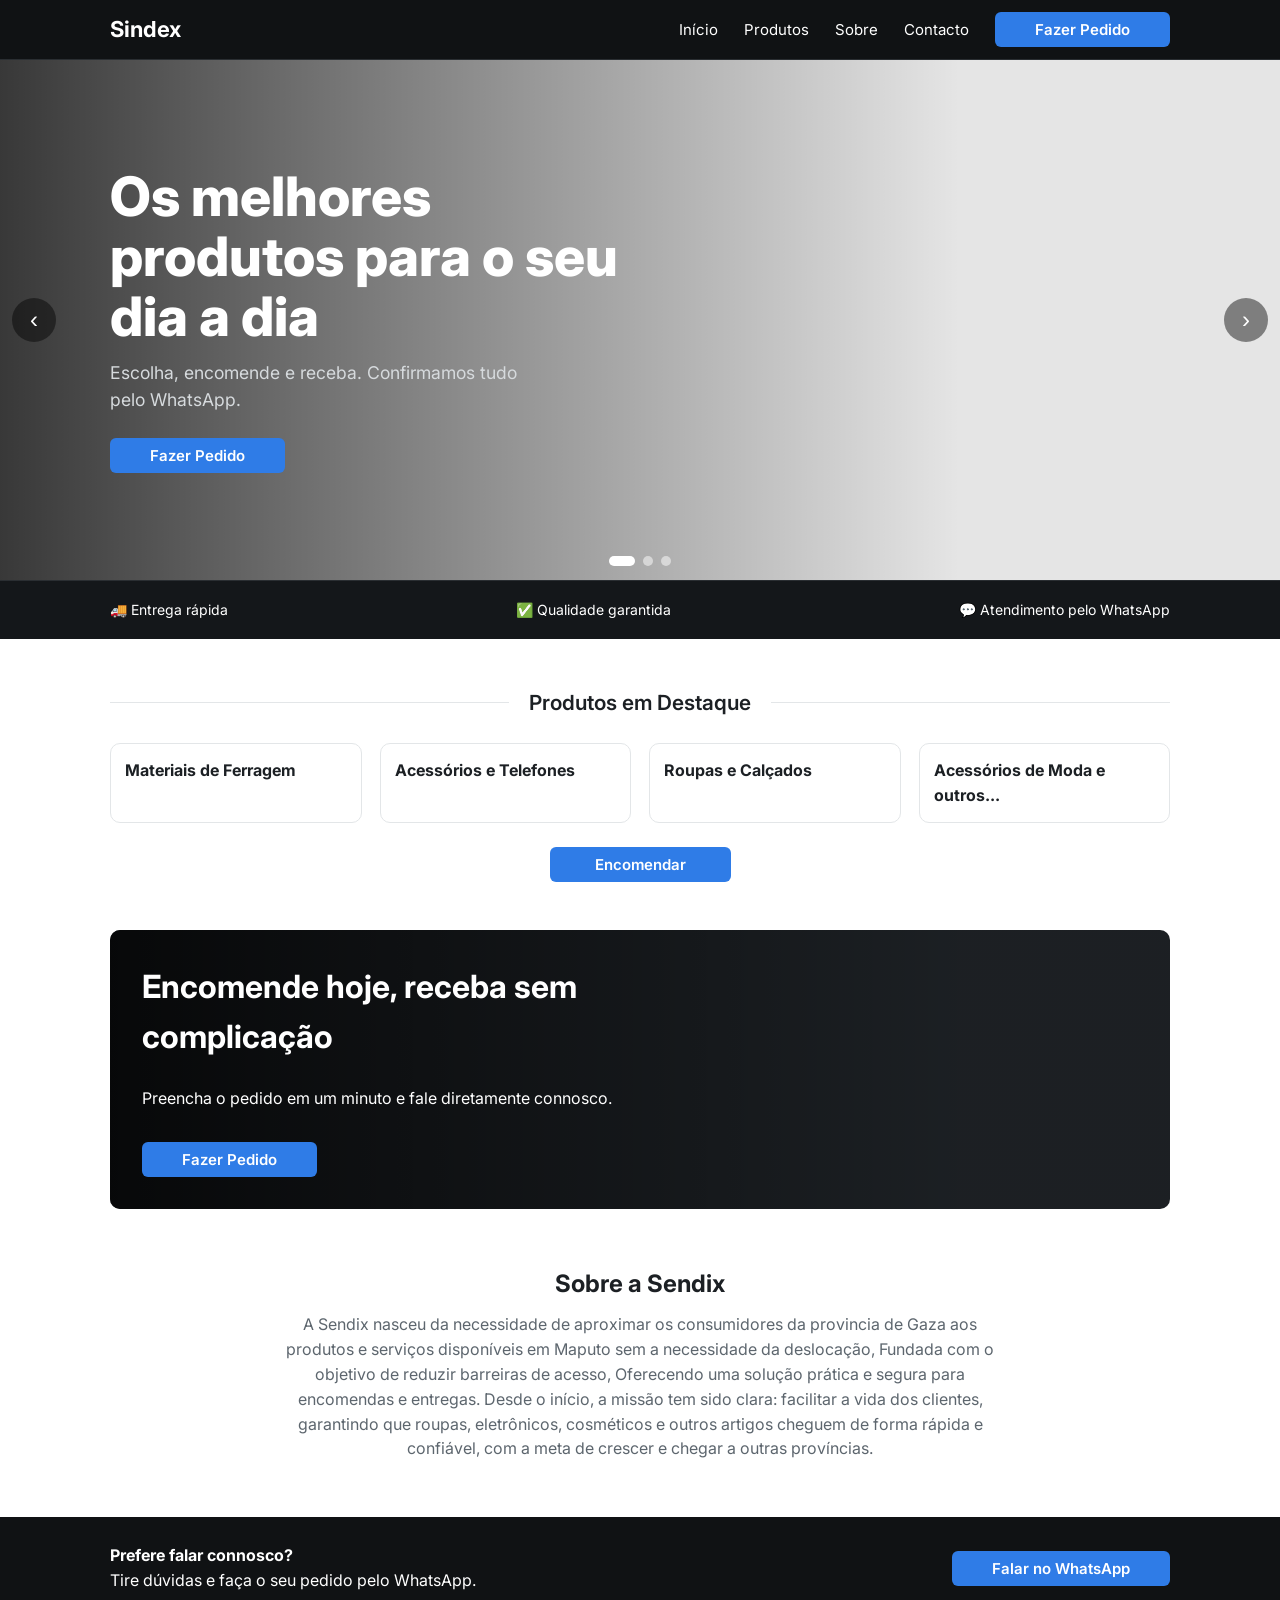
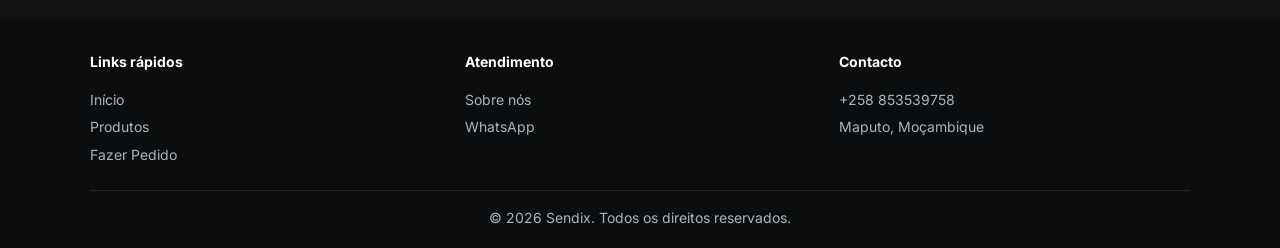
==== index.html @ 1a1f9682 "Add files via upload" ====
<!DOCTYPE html>
<html lang="pt">
<head>
<meta charset="utf-8">
<meta name="viewport" content="width=device-width, initial-scale=1">
<title>Sua Empresa | Encomendas</title>
<link href="https://fonts.googleapis.com/css2?family=Inter:wght@400;600;700;800&display=swap" rel="stylesheet">
<link rel="stylesheet" href="style.css">
</head>
<body>

<!-- ============ TOPO ============ -->
<header class="topo">
  <div class="in">
    <a class="logo" href="index.html">Sindex</a>
    <button class="menu-btn" aria-label="Abrir menu" aria-expanded="false">☰</button>
    <nav id="menu" aria-label="Principal">
      <ul>
        <li><a href="index.html">Início</a></li>
        <li><a href="#produtos">Produtos</a></li>
        <li><a href="#sobre">Sobre</a></li>
        <li><a href="#contacto">Contacto</a></li>
        <li><a class="btn" href="pedido.html">Fazer Pedido</a></li>
      </ul>
    </nav>
  </div>
</header>

<!-- ============ DESTAQUE (CARROSSEL) ============ -->
<!-- Troque as imagens: images/hero1.jpg, hero2.jpg, hero3.jpg -->
<section class="hero" data-carousel data-tempo="5500" aria-label="Destaques">
  <div class="item ativo" style="background-image:url(images/hero1.jpg)">
    <div class="hero-txt">
      <h1>Os melhores produtos para o seu dia a dia</h1>
      <p>Escolha, encomende e receba. Confirmamos tudo pelo WhatsApp.</p>
      <a class="btn" href="pedido.html">Fazer Pedido</a>
    </div>
  </div>
  <div class="item" style="background-image:url(images/hero2.jpg)">
    <div class="hero-txt">
      <h1>Novidades chegaram</h1>
      <p>Veja os produtos mais recentes da nossa coleção.</p>
      <a class="btn" href="#produtos">Ver produtos</a>
    </div>
  </div>
  <div class="item" style="background-image:url(images/hero3.jpg)">
    <div class="hero-txt">
      <h1>Encomendas sob medida</h1>
      <p>Diga-nos o que precisa e preparamos para si.</p>
      <a class="btn" href="pedido.html">Fazer Pedido</a>
    </div>
  </div>
  <button class="seta seta-e" aria-label="Anterior">‹</button>
  <button class="seta seta-d" aria-label="Seguinte">›</button>
  <div class="pontos"></div>
</section>

<!-- ============ FAIXA DE VANTAGENS ============ -->
<div class="faixa">
  <div class="in">
    <span>🚚 Entrega rápida</span>
    <span>✅ Qualidade garantida</span>
    <span>💬 Atendimento pelo WhatsApp</span>
  </div>
</div>

<!-- ============ PRODUTOS EM DESTAQUE ============ -->
<!-- Troque as imagens: images/produto1.jpg ... produto4.jpg -->
<h2 class="titulo" id="produtos">Produtos em Destaque</h2>
<div class="grade">
  <article class="card">
    <!-- <span class="selo">Novo</span> -->
    <img src="imagens/ferragem.jpg" alt="">
    <div class="info">
      <h3>Materiais de Ferragem</h3>
     
    </div>
  </article>
  <article class="card">
   <img src="imagens/Acessorios.jpg" alt="">
    <div class="info">
      <h3>Acessórios e Telefones</h3>
     
    </div>
  </article>
  <article class="card">
    <img src="imagens/Roupa.jpg" alt="">
    <div class="info">
      <h3>Roupas e Calçados</h3>
     
    </div>
  </article>
  <article class="card">
    <!-- <span class="selo promo">Promoção</span> -->
    <img src="imagens/Moda.jpg" alt="">
    <div class="info">
      <h3>Acessórios de Moda e outros...</h3>
    </div>
  </article>
</div>
<br>
  <a class="btn_encomendar" href="pedido.html">Encomendar</a>
<!-- ============ BANNER ============ -->
<!-- Imagem: images/banner.jpg -->
<section class="banner">
  <div class="banner-in" style="background-image:url(images/banner.jpg)">
    <h2>Encomende hoje, receba sem complicação</h2>
    <p>Preencha o pedido em um minuto e fale diretamente connosco.</p>
    <a class="btn" href="pedido.html">Fazer Pedido</a>
  </div>
</section>

<!-- ============ DUAS CATEGORIAS ============ -->
<!-- Imagens: images/cat1.jpg e images/cat2.jpg -->
<!-- <div class="duas">
  <a class="cat" href="pedido.html?produto=Novidades" style="background-image:url(images/cat1.jpg)">
    <h3>Novidades</h3> 
  </a>
  <a class="cat" href="pedido.html?produto=Mais%20vendidos" style="background-image:url(images/cat2.jpg)">
    <h3>Mais Vendidos</h3>
  </a>
</div> -->

<!-- ============ SOBRE ============ -->
<section class="sobre" id="sobre">
  <h2>Sobre a Sendix</h2>
  <p>A Sendix nasceu da necessidade de aproximar os consumidores da provincia de Gaza aos produtos e serviços disponíveis em Maputo sem a necessidade da deslocação, Fundada com o objetivo de reduzir barreiras de acesso, Oferecendo uma solução prática e segura para encomendas e entregas. Desde o início, a missão tem sido clara: facilitar a vida dos clientes, garantindo que roupas, eletrônicos, cosméticos e outros artigos cheguem de forma rápida e confiável, com a meta de crescer e chegar a outras províncias.</p>
</section>

<!-- ============ CHAMADA WHATSAPP ============ -->
<section class="zap">
  <div class="in">
    <div><strong>Prefere falar connosco?</strong><br>Tire dúvidas e faça o seu pedido pelo WhatsApp.</div>
    <a class="btn" data-zap target="_blank" rel="noopener">Falar no WhatsApp</a>
  </div>
</section>

<!-- ============ RODAPÉ ============ -->
<footer class="rodape" id="contacto">
  <div class="in">
    <div>
      <h4>Links rápidos</h4>
      <a href="index.html">Início</a>
      <a href="#produtos">Produtos</a>
      <a href="pedido.html">Fazer Pedido</a>
    </div>
    <div>
      <h4>Atendimento</h4>
      <a href="#sobre">Sobre nós</a>
      <a data-zap target="_blank" rel="noopener">WhatsApp</a>
    </div>
    <div>
      <h4>Contacto</h4>
      <span>+258 853539758</span>
      <span>Maputo, Moçambique</span>
    </div>
  </div>
  <p class="copy">© 2026 Sendix. Todos os direitos reservados.</p>
</footer>

<script src="main.js"></script>
</body>
</html>
---- style.css ----
/* ===== CORES (altere aqui) ===== */
:root{
  --verde:#2f7ce7;
   --verde-esc:#023e92;
  --preto:#101214; 
  --texto:#1c2024; 
  --muted:#5d666e; 
  --linha:#e3e6e8; 
  --promo:#d6372b;
}
*,*::before,*::after{box-sizing:border-box}
body{
    margin:0;font:400 16px/1.55 Inter,system-ui,sans-serif;color:var(--texto);
    background:#fff}
h1,h2,h3,h4{margin:0}
a{color:inherit
}
:focus-visible{
    outline:3px solid #f2b134;
    outline-offset:2px}

/* ===== BOTÃO ===== */
.btn{
    display: inline-block;
    background:var(--verde);
    color:#fff;
    border:0;
    padding:8px 40px;
    border-radius:6px;
    font:600 15px Inter,sans-serif;
    text-decoration:none;
    text-align:center;
    cursor:pointer}

.btn:hover{
    background:var(--verde-esc)
}
.btn_encomendar{
     display:block;
    width: fit-content;
    margin: 0 auto;
    background:var(--verde);
    color:#fff;
    border:0;
    padding:8px 45px;
    border-radius:6px;
    font:600 15px Inter,sans-serif;
    text-decoration:none;
    text-align:center;
    cursor:pointer
}
.btn_encomendar:hover{
    background:var(--verde-esc)
}
/* ===== TOPO ===== */
.topo{background:var(--preto);
    color:#fff;
    position:sticky;
    top:0;z-index:30;
    border-bottom:1px solid #2a2e32
}
.topo .in{max-width:1100px;
    margin:auto;
    display:flex;
    align-items:center;
    justify-content:space-between;
    padding:12px 20px;
    gap:16px}
    
.logo{
    display:flex;
    align-items:center;
    gap:10px;
    font-weight:700;
    font-size:22px;
    color:#fff;
    text-decoration:none}

.logo i{
    width:28px;
    height:28px;
    background:var(--verde);
    border-radius:6px}

.topo nav ul{
    list-style:none;
    display:flex;
    align-items:center;
    gap:26px;
    margin:0;
    padding:0}

.topo nav a:not(.btn){
    color:#fff;
    text-decoration:none;
    font-size:15px
}
.topo nav a:not(.btn):hover{
    color:#7bd67b}

.menu-btn{
    display:none;
    background:none;
    border:0;color:#fff;
    font-size:26px;
    cursor:pointer
}

@media(max-width:760px){
  .menu-btn{display:block}
  .topo nav{display:none;
    position:absolute;
    top:100%;
    left:0;
    right:0;
    background:var(--preto);
    padding:12px 20px 22px}
  .topo nav.aberto{display:block}
  .topo nav ul{flex-direction:column;align-items:flex-start;gap:16px}
}

/* ===== CARROSSEL / DESTAQUE ===== */
.hero{
    position:relative;
    height:clamp(380px,56vw,520px);
    background:url(imagens/Fundo.png);
    overflow:hidden;
    color:#fff}
.hero .item{position:absolute;inset:0;
   
    opacity:0;
    visibility:hidden;
    transition:opacity .8s;display:flex;
    align-items:center}
.hero .item.ativo{opacity:1;
    visibility:visible;
    z-index:1}
.hero .item::before{
    content:"";
    position:absolute;
    inset:0;
    background:linear-gradient(90deg,rgba(0,0,0,.78),rgba(0,0,0,.1) 75%)}

.hero-txt{position:relative;
    max-width:1100px;
    margin:auto;
    padding:0 20px;width:100%}

.hero-txt h1{
    font-size:clamp(2rem,5.5vw,3.4rem);
    max-width:520px;
    line-height:1.1;
    font-weight:800;
    margin-bottom:12px}

.hero-txt p{max-width:420px;
    margin:0 0 24px;
    color:#d6dadd;
    font-size:1.1rem}

.seta{position:absolute;
    top:50%;
    transform:translateY(-50%);
    z-index:3;
    width:44px;
    height:44px;
    border-radius:50%;
    border:0;
    background:rgba(0,0,0,.45);
    color:#fff;
    font-size:24px;
    cursor:pointer}

.seta-e{left:12px}
.seta-d{right:12px}
.pontos{
    position:absolute;
    bottom:14px;
    left:0;right:0;
    z-index:3;
    display:flex;
    justify-content:center;
    gap:8px}
.pontos button{
    width:10px;
    height:10px;
    padding:0;
    border:0;
    border-radius:99px;
    background:rgba(255,255,255,.5);
    cursor:pointer}
.pontos button[aria-current="true"]{
    background:#fff;
    width:26px}

@media(prefers-reduced-motion:reduce){
    .hero 
    .item{transition:none}}

/* ===== FAIXA DE VANTAGENS ===== */
.faixa{background:#14171a;color:#fff;border-top:1px solid #2a2e32}
.faixa .in{max-width:1100px;margin:auto;display:flex;justify-content:space-between;gap:12px 24px;flex-wrap:wrap;padding:18px 20px;font-size:14px}

/* ===== TÍTULO DE SECÇÃO ===== */
.titulo{max-width:1100px;margin:48px auto 24px;padding:0 20px;font-size:1.3rem;font-weight:600;display:flex;align-items:center;gap:20px;justify-content:center}
.titulo::before,.titulo::after{content:"";flex:1;height:1px;background:var(--linha)}

/* ===== PRODUTOS ===== */
.grade{max-width:1100px;margin:auto;padding:0 20px;display:grid;grid-template-columns:repeat(4,1fr);gap:18px}
@media(max-width:900px){.grade{grid-template-columns:repeat(2,1fr)}}
.card{position:relative;display:flex;flex-direction:column;border:1px solid var(--linha);border-radius:10px;overflow:hidden;background:#fff}
.thumb{aspect-ratio:1;background:#eceef0 center/cover no-repeat}
.selo{position:absolute;top:10px;right:10px;z-index:1;background:var(--verde);color:#fff;font-size:12px;font-weight:600;padding:3px 10px;border-radius:4px}
.selo.promo{background:var(--promo)}
.card .info{padding:14px;display:flex;flex-direction:column;gap:6px;flex:1}
.card h3{font-size:1rem}
.preco{font-weight:700}
.preco.promo{color:var(--promo)}
.preco s{color:var(--muted);font-weight:400;margin-left:6px}
.card .btn{margin-top:auto}

/* ===== BANNER ===== */
.banner{max-width:1100px;margin:48px auto;padding:0 20px}
.banner-in{position:relative;border-radius:10px;min-height:210px;background:#1d2125 center/cover no-repeat;color:#fff;display:flex;flex-direction:column;align-items:flex-start;justify-content:center;gap:8px;padding:32px;overflow:hidden}
.banner-in::before{content:"";position:absolute;inset:0;background:linear-gradient(90deg,rgba(0,0,0,.75),rgba(0,0,0,.05) 80%)}
.banner-in>*{position:relative}
.banner-in h2{font-size:clamp(1.4rem,4vw,2rem);max-width:460px}
.banner-in .btn{margin-top:8px}


/* ===== CATEGORIAS ===== */
.duas{max-width:1100px;margin:auto;padding:0 20px;display:grid;grid-template-columns:1fr 1fr;gap:18px}
@media(max-width:600px){.duas{grid-template-columns:1fr}}
.cat{min-height:230px;border-radius:10px;background:#d9dde0 center/cover no-repeat;display:flex;flex-direction:column;align-items:center;justify-content:space-between;padding:18px;text-decoration:none;border:1px solid var(--linha)}
.cat h3{font-size:1.2rem;font-weight:600}

/* ===== SOBRE ===== */
.sobre{max-width:760px;margin:56px auto 0;padding:0 20px;text-align:center}
.sobre h2{margin-bottom:10px}
.sobre p{color:var(--muted);margin:0}

/* ===== CHAMADA WHATSAPP ===== */
.zap{background:var(--preto);color:#fff;margin-top:56px}
.zap .in{max-width:1100px;margin:auto;padding:26px 20px;display:flex;justify-content:space-between;align-items:center;gap:16px;flex-wrap:wrap}

/* ===== RODAPÉ ===== */
.rodape{background:#0b0d0e;color:#aeb5ba;font-size:14px;padding:32px 20px 20px}
.rodape .in{max-width:1100px;margin:auto;display:grid;grid-template-columns:repeat(auto-fit,minmax(180px,1fr));gap:24px}
.rodape h4{color:#fff;margin-bottom:10px;font-size:14px}
.rodape .in>div{display:flex;flex-direction:column;gap:6px}
.rodape a{text-decoration:none;cursor:pointer}
.rodape a:hover{color:#fff}
.copy{max-width:1100px;margin:24px auto 0;padding-top:16px;border-top:1px solid #23272a;text-align:center}

/* ===== FORMULÁRIO ===== */
.form-pag{max-width:560px;margin:48px auto 64px;padding:0 20px}
.form-pag h1{font-size:clamp(2rem,6vw,2.6rem);font-weight:800;margin-bottom:6px}
.sub{color:var(--muted);margin:0 0 20px}
label{display:block;font-weight:600;margin:18px 0 6px}
input,select,textarea{width:100%;font:inherit;color:var(--texto);background:#fff;border:1px solid #c9d0d5;border-radius:8px;padding:12px 14px}
textarea{min-height:110px;resize:vertical}
.linha{display:grid;grid-template-columns:1fr 1fr;gap:14px}
@media(max-width:520px){.linha{grid-template-columns:1fr}}
.err{display:none;color:var(--promo);font-size:.9rem;margin-top:4px}
.invalido{border-color:var(--promo)}
.invalido+.err{display:block}
.zap-btn{width:100%;margin-top:28px;padding:14px;font-size:17px;background:#25a244}
.zap-btn:hover{background:#1e8a39}
.nota{font-size:.9rem;color:var(--muted);margin-top:12px}
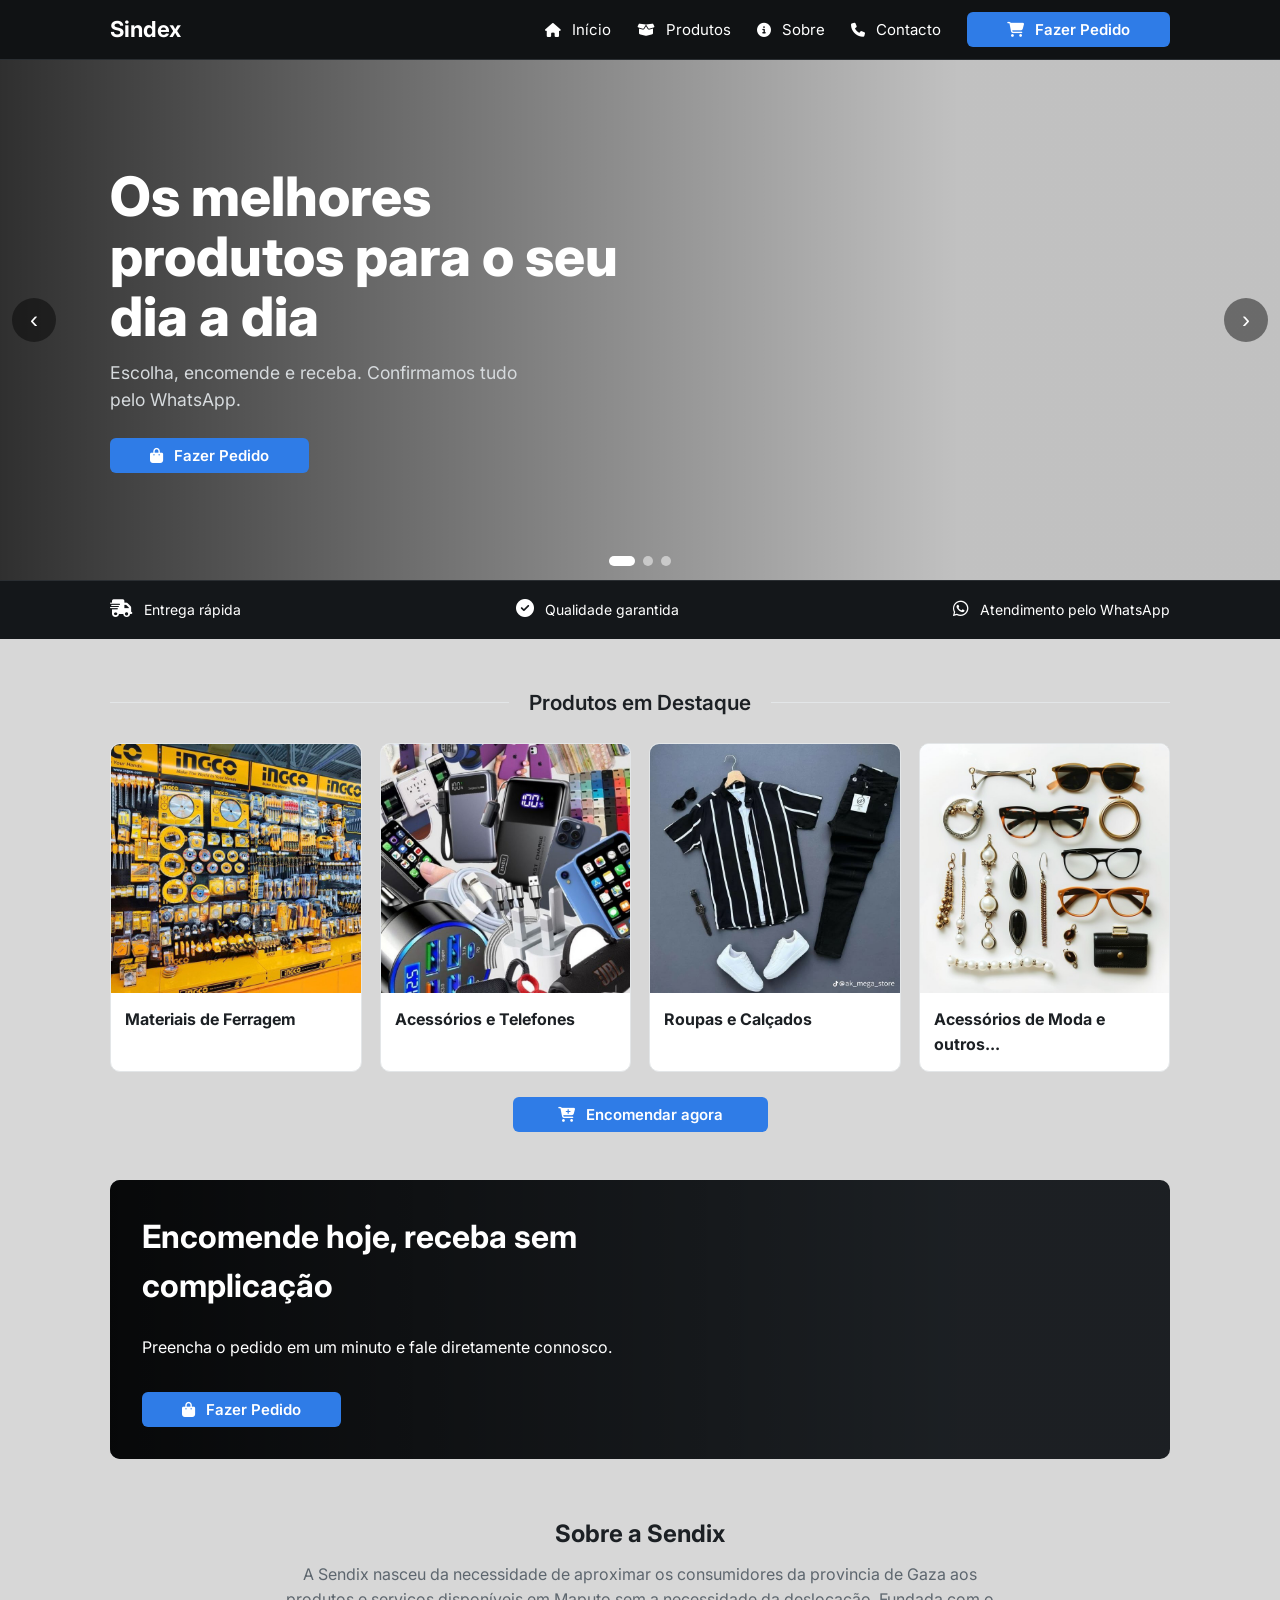
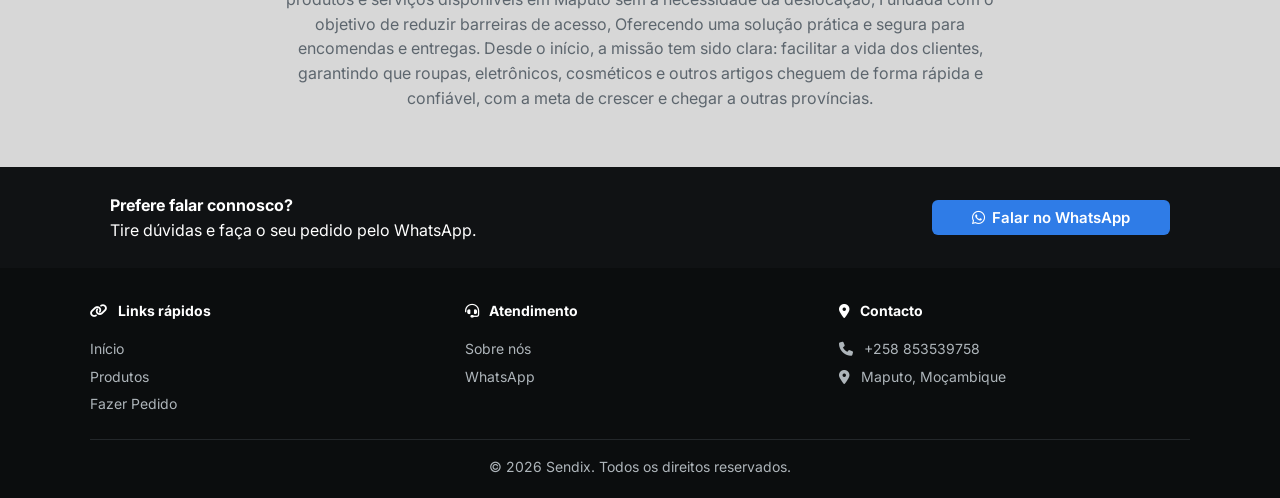
==== commit 6c8df85c: "Atualização" ====
--- a/index.html
+++ b/index.html
@@ -3,8 +3,11 @@
 <head>
 <meta charset="utf-8">
 <meta name="viewport" content="width=device-width, initial-scale=1">
-<title>Sua Empresa | Encomendas</title>
+<title>Sua loja virtual | Encomendas</title>
 <link href="https://fonts.googleapis.com/css2?family=Inter:wght@400;600;700;800&display=swap" rel="stylesheet">
+
+<link rel="stylesheet" href="https://cdnjs.cloudflare.com/ajax/libs/font-awesome/6.7.2/css/all.min.css">
+
 <link rel="stylesheet" href="style.css">
 </head>
 <body>
@@ -13,15 +16,46 @@
 <header class="topo">
   <div class="in">
     <a class="logo" href="index.html">Sindex</a>
-    <button class="menu-btn" aria-label="Abrir menu" aria-expanded="false">☰</button>
-    <nav id="menu" aria-label="Principal">
-      <ul>
-        <li><a href="index.html">Início</a></li>
-        <li><a href="#produtos">Produtos</a></li>
-        <li><a href="#sobre">Sobre</a></li>
-        <li><a href="#contacto">Contacto</a></li>
-        <li><a class="btn" href="pedido.html">Fazer Pedido</a></li>
-      </ul>
+   
+<button class="menu-btn" aria-label="Abrir menu" aria-expanded="false">
+  <i class="fa-solid fa-bars" aria-hidden="true"></i>
+</button>
+
+<nav id="menu" aria-label="Principal">
+  <ul>
+    <li>
+      <a href="index.html">
+        <i class="fa-solid fa-house" aria-hidden="true"></i>
+        Início
+      </a>
+    </li>
+    <li>
+      <a href="#produtos">
+        <i class="fa-solid fa-box-open" aria-hidden="true"></i>
+        Produtos
+      </a>
+    </li>
+    <li>
+      <a href="#sobre">
+        <i class="fa-solid fa-circle-info" aria-hidden="true"></i>
+        Sobre
+      </a>
+    </li>
+    <li>
+      <a href="#contacto">
+        <i class="fa-solid fa-phone" aria-hidden="true"></i>
+        Contacto
+      </a>
+    </li>
+    <li>
+      <a class="btn" href="pedido.html">
+        <i class="fa-solid fa-cart-shopping" aria-hidden="true"></i>
+        Fazer Pedido
+      </a>
+    </li>
+  </ul>
+</nav>
+
     </nav>
   </div>
 </header>
@@ -33,21 +67,30 @@
     <div class="hero-txt">
       <h1>Os melhores produtos para o seu dia a dia</h1>
       <p>Escolha, encomende e receba. Confirmamos tudo pelo WhatsApp.</p>
-      <a class="btn" href="pedido.html">Fazer Pedido</a>
+      <a class="btn" href="pedido.html">
+  <i class="fa-solid fa-bag-shopping" aria-hidden="true"></i>
+  Fazer Pedido
+</a>
     </div>
   </div>
   <div class="item" style="background-image:url(images/hero2.jpg)">
     <div class="hero-txt">
       <h1>Novidades chegaram</h1>
       <p>Veja os produtos mais recentes da nossa coleção.</p>
-      <a class="btn" href="#produtos">Ver produtos</a>
+      <a class="btn" href="#produtos">
+  <i class="fa-solid fa-arrow-right" aria-hidden="true"></i>
+  Ver produtos
+</a>
     </div>
   </div>
   <div class="item" style="background-image:url(images/hero3.jpg)">
     <div class="hero-txt">
       <h1>Encomendas sob medida</h1>
       <p>Diga-nos o que precisa e preparamos para si.</p>
-      <a class="btn" href="pedido.html">Fazer Pedido</a>
+      <a class="btn" href="pedido.html">
+  <i class="fa-solid fa-bag-shopping" aria-hidden="true"></i>
+  Fazer Pedido
+</a>
     </div>
   </div>
   <button class="seta seta-e" aria-label="Anterior">‹</button>
@@ -56,13 +99,26 @@
 </section>
 
 <!-- ============ FAIXA DE VANTAGENS ============ -->
+
 <div class="faixa">
   <div class="in">
-    <span>🚚 Entrega rápida</span>
-    <span>✅ Qualidade garantida</span>
-    <span>💬 Atendimento pelo WhatsApp</span>
+    <span>
+      <i class="fa-solid fa-truck-fast" aria-hidden="true"></i>
+      Entrega rápida
+    </span>
+
+    <span>
+      <i class="fa-solid fa-circle-check" aria-hidden="true"></i>
+      Qualidade garantida
+    </span>
+
+    <span>
+      <i class="fa-brands fa-whatsapp" aria-hidden="true"></i>
+      Atendimento pelo WhatsApp
+    </span>
   </div>
 </div>
+
 
 <!-- ============ PRODUTOS EM DESTAQUE ============ -->
 <!-- Troque as imagens: images/produto1.jpg ... produto4.jpg -->
@@ -70,21 +126,21 @@
 <div class="grade">
   <article class="card">
     <!-- <span class="selo">Novo</span> -->
-    <img src="imagens/ferragem.jpg" alt="">
+    <img src="ferragem.jpg" alt="">
     <div class="info">
       <h3>Materiais de Ferragem</h3>
      
     </div>
   </article>
   <article class="card">
-   <img src="imagens/Acessorios.jpg" alt="">
+   <img src="Acessorios.jpg" alt="">
     <div class="info">
       <h3>Acessórios e Telefones</h3>
      
     </div>
   </article>
   <article class="card">
-    <img src="imagens/Roupa.jpg" alt="">
+    <img src="Roupa.jpg" alt="">
     <div class="info">
       <h3>Roupas e Calçados</h3>
      
@@ -92,21 +148,28 @@
   </article>
   <article class="card">
     <!-- <span class="selo promo">Promoção</span> -->
-    <img src="imagens/Moda.jpg" alt="">
+    <img src="Moda.jpg" alt="">
     <div class="info">
       <h3>Acessórios de Moda e outros...</h3>
     </div>
   </article>
 </div>
 <br>
-  <a class="btn_encomendar" href="pedido.html">Encomendar</a>
+ <a class="btn_encomendar" href="pedido.html">
+  <i class="fa-solid fa-cart-plus" aria-hidden="true"></i>
+  Encomendar agora
+</a>
 <!-- ============ BANNER ============ -->
 <!-- Imagem: images/banner.jpg -->
 <section class="banner">
-  <div class="banner-in" style="background-image:url(images/banner.jpg)">
+  <div class="banner-in" style="background-image:url(banner.jpg)">
     <h2>Encomende hoje, receba sem complicação</h2>
     <p>Preencha o pedido em um minuto e fale diretamente connosco.</p>
-    <a class="btn" href="pedido.html">Fazer Pedido</a>
+   <a class="btn" href="pedido.html">
+  <i class="fa-solid fa-bag-shopping" aria-hidden="true"></i>
+  Fazer Pedido
+</a>
+
   </div>
 </section>
 
@@ -131,7 +194,7 @@
 <section class="zap">
   <div class="in">
     <div><strong>Prefere falar connosco?</strong><br>Tire dúvidas e faça o seu pedido pelo WhatsApp.</div>
-    <a class="btn" data-zap target="_blank" rel="noopener">Falar no WhatsApp</a>
+    <a class="btn" data-zap target="_blank" rel="noopener"> <i class="fa-brands fa-whatsapp"></i>Falar no WhatsApp</a>
   </div>
 </section>
 
@@ -139,20 +202,37 @@
 <footer class="rodape" id="contacto">
   <div class="in">
     <div>
-      <h4>Links rápidos</h4>
+      
+<h4>
+  <i class="fa-solid fa-link" aria-hidden="true"></i>
+  Links rápidos
+</h4>
       <a href="index.html">Início</a>
       <a href="#produtos">Produtos</a>
       <a href="pedido.html">Fazer Pedido</a>
     </div>
     <div>
-      <h4>Atendimento</h4>
+      <h4>
+  <i class="fa-solid fa-headset" aria-hidden="true"></i>
+  Atendimento
+</h4>
       <a href="#sobre">Sobre nós</a>
       <a data-zap target="_blank" rel="noopener">WhatsApp</a>
     </div>
     <div>
-      <h4>Contacto</h4>
-      <span>+258 853539758</span>
-      <span>Maputo, Moçambique</span>
+      <h4>
+  <i class="fa-solid fa-location-dot" aria-hidden="true"></i>
+  Contacto
+</h4>
+     <span>
+  <i class="fa-solid fa-phone" aria-hidden="true"></i>
+  +258 853539758
+</span>
+
+     <span>
+  <i class="fa-solid fa-map-marker-alt" aria-hidden="true"></i>
+  Maputo, Moçambique
+</span>
     </div>
   </div>
   <p class="copy">© 2026 Sendix. Todos os direitos reservados.</p>
--- a/style.css
+++ b/style.css
@@ -11,7 +11,7 @@
 *,*::before,*::after{box-sizing:border-box}
 body{
     margin:0;font:400 16px/1.55 Inter,system-ui,sans-serif;color:var(--texto);
-    background:#fff}
+    background:#d7d7d7}
 h1,h2,h3,h4{margin:0}
 a{color:inherit
 }
@@ -81,6 +81,54 @@
     height:28px;
     background:var(--verde);
     border-radius:6px}
+
+/* Ícones do menu */
+#menu ul li a:not(.btn) i {
+    margin-right: 7px;
+    font-size: 14px;
+}
+
+/* Ícones dos botões */
+.btn i,
+.btn_encomendar i {
+    margin-right: 7px;
+}
+
+/* Efeito suave nos botões */
+.btn i,
+.btn_encomendar i {
+    transition: transform 0.2s ease;
+}
+
+.btn:hover i,
+.btn_encomendar:hover i {
+    transform: translateY(-2px);
+}
+
+/* Ícones da faixa de vantagens */
+.faixa .in span i {
+    margin-right: 7px;
+    font-size: 18px;
+}
+
+/* Ícones dos títulos dos produtos */
+.card .info h3 i {
+    margin-right: 6px;
+}
+
+/* Rodapé */
+.rodape h4 i {
+    margin-right: 7px;
+}
+
+.rodape .in > div span i {
+    margin-right: 7px;
+}
+
+/* Botão do menu mobile */
+.menu-btn i {
+    font-size: 23px;
+}
 
 .topo nav ul{
     list-style:none;
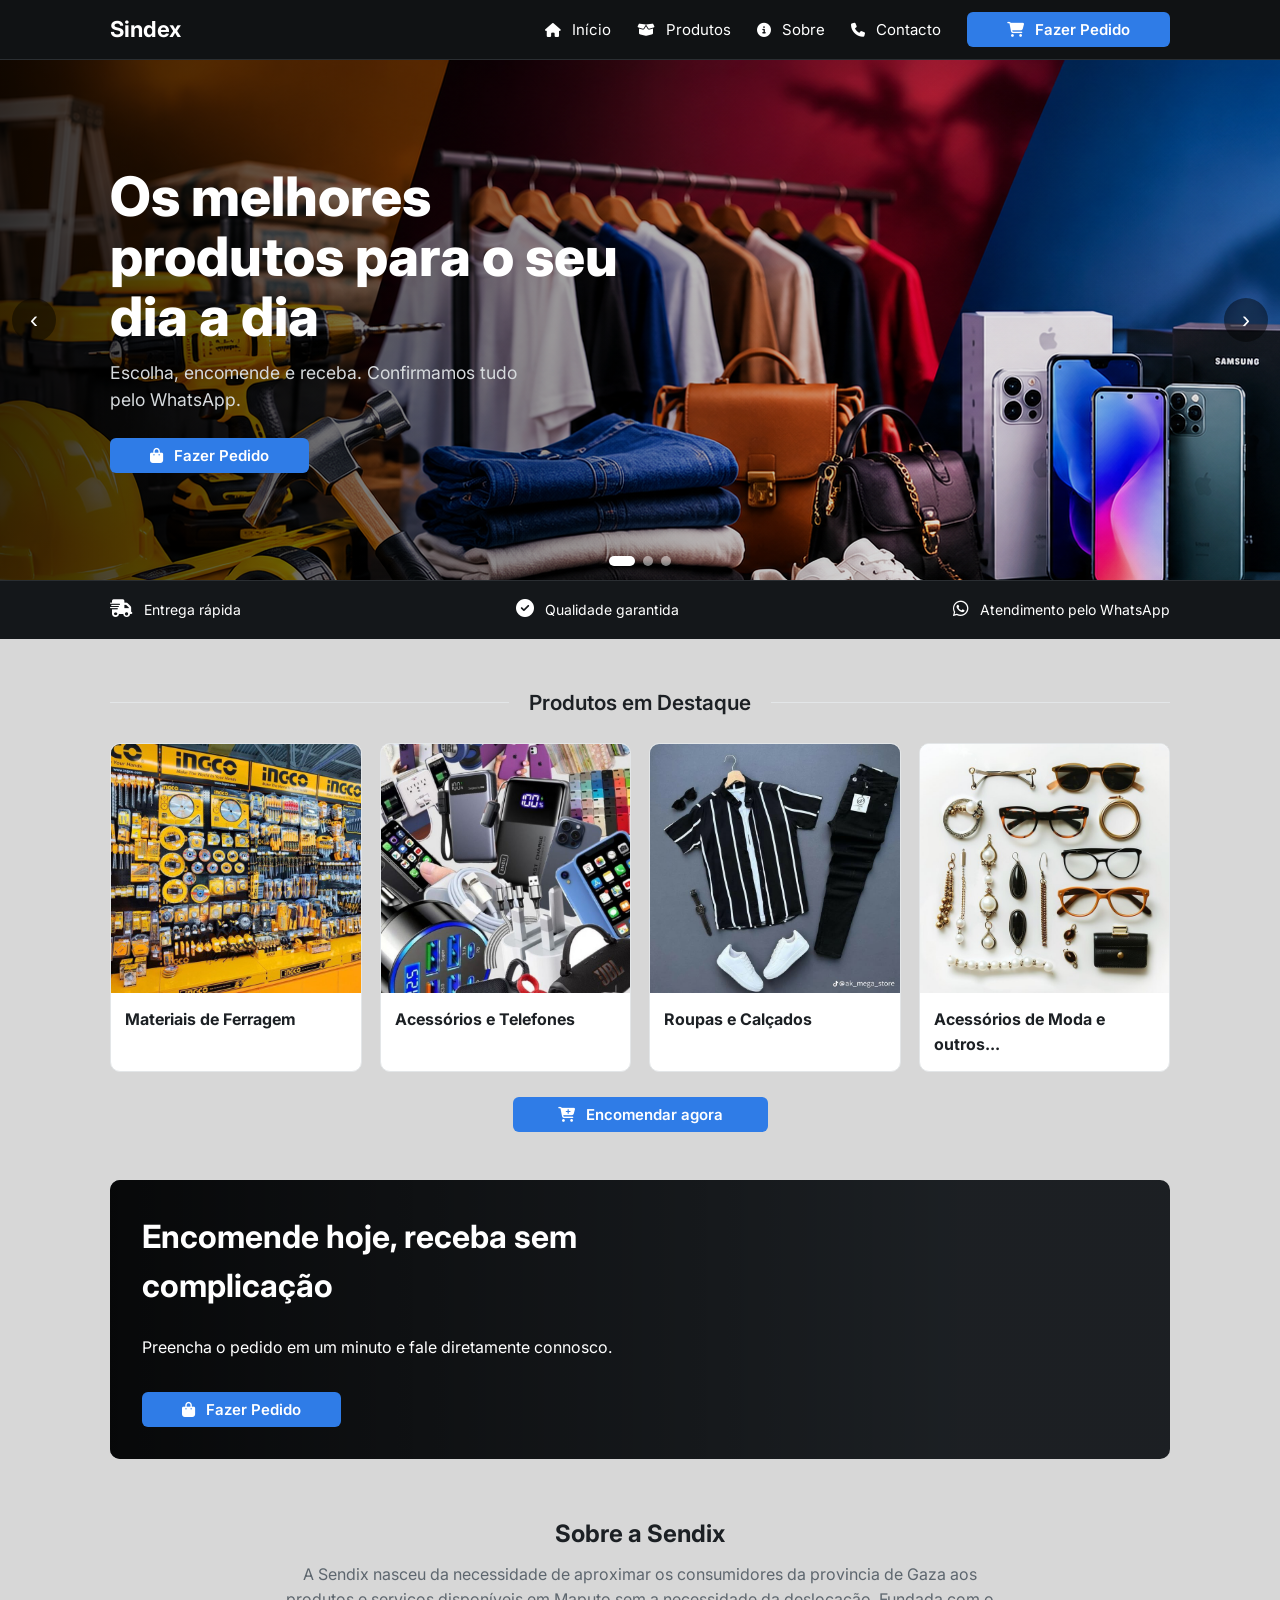
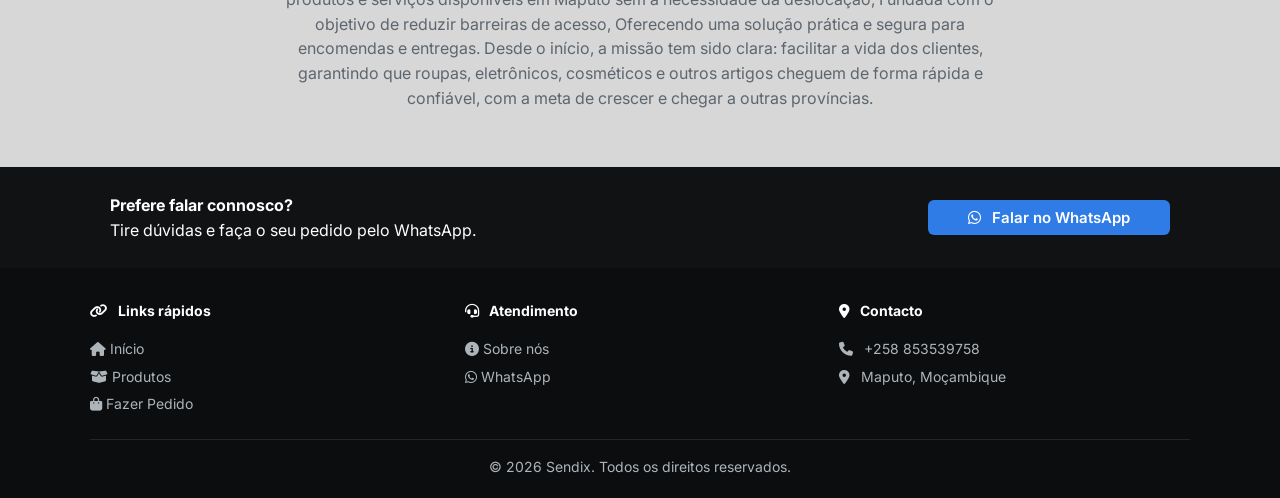
==== commit 2bcb871c: "Atualização" ====
--- a/index.html
+++ b/index.html
@@ -194,7 +194,7 @@
 <section class="zap">
   <div class="in">
     <div><strong>Prefere falar connosco?</strong><br>Tire dúvidas e faça o seu pedido pelo WhatsApp.</div>
-    <a class="btn" data-zap target="_blank" rel="noopener"> <i class="fa-brands fa-whatsapp"></i>Falar no WhatsApp</a>
+    <a class="btn" data-zap target="_blank" rel="noopener"><i class="fa-brands fa-whatsapp"></i> Falar no WhatsApp</a>
   </div>
 </section>
 
@@ -207,17 +207,17 @@
   <i class="fa-solid fa-link" aria-hidden="true"></i>
   Links rápidos
 </h4>
-      <a href="index.html">Início</a>
-      <a href="#produtos">Produtos</a>
-      <a href="pedido.html">Fazer Pedido</a>
+      <a href="index.html"><i class="fa-solid fa-house" aria-hidden="true"></i> Início</a>
+      <a href="#produtos"><i class="fa-solid fa-box-open" aria-hidden="true"></i> Produtos</a>
+      <a href="pedido.html"><i class="fa-solid fa-bag-shopping" aria-hidden="true"></i> Fazer Pedido</a>
     </div>
     <div>
       <h4>
   <i class="fa-solid fa-headset" aria-hidden="true"></i>
   Atendimento
 </h4>
-      <a href="#sobre">Sobre nós</a>
-      <a data-zap target="_blank" rel="noopener">WhatsApp</a>
+      <a href="#sobre"><i class="fa-solid fa-circle-info" aria-hidden="true"></i> Sobre nós</a>
+      <a data-zap target="_blank" rel="noopener"><i class="fa-brands fa-whatsapp"></i> WhatsApp</a>
     </div>
     <div>
       <h4>
--- a/style.css
+++ b/style.css
@@ -171,7 +171,7 @@
 .hero{
     position:relative;
     height:clamp(380px,56vw,520px);
-    background:url(imagens/Fundo.png);
+    background:url(Fundo.png);
     overflow:hidden;
     color:#fff}
 .hero .item{position:absolute;inset:0;
